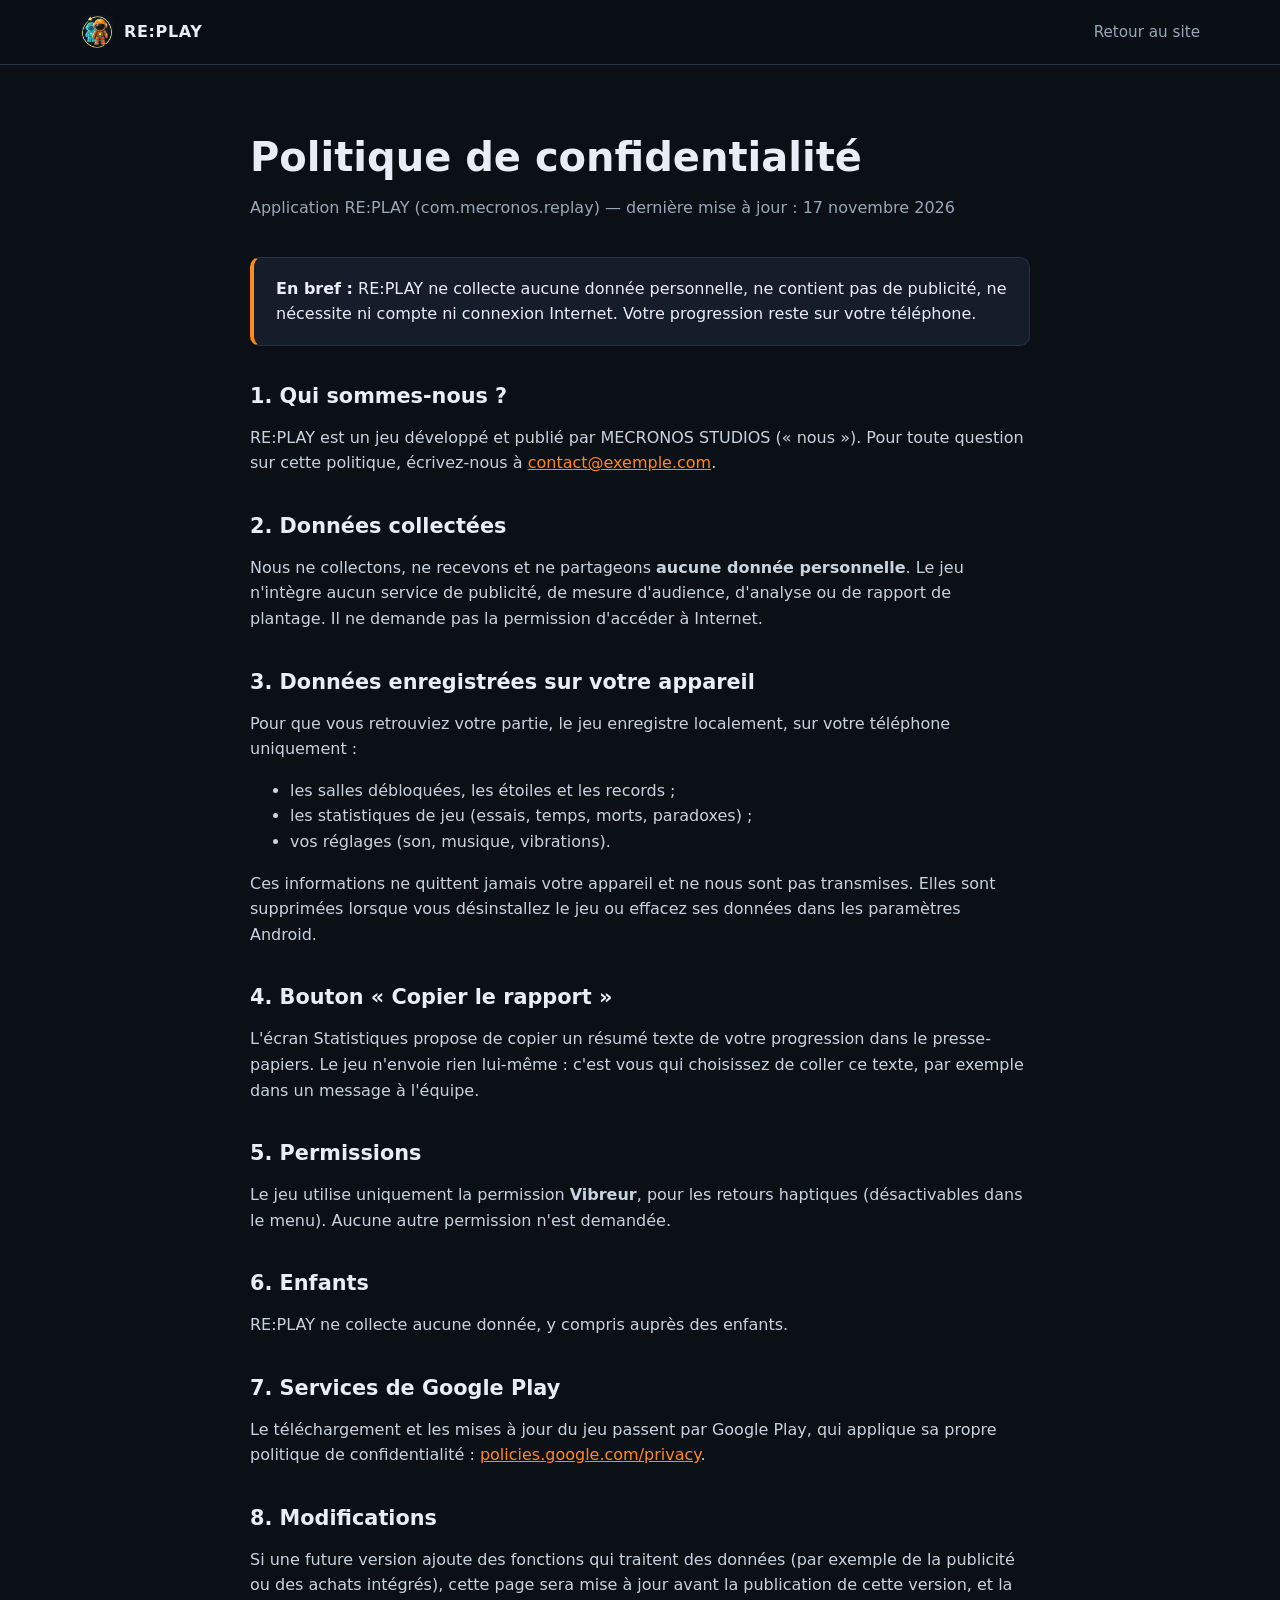
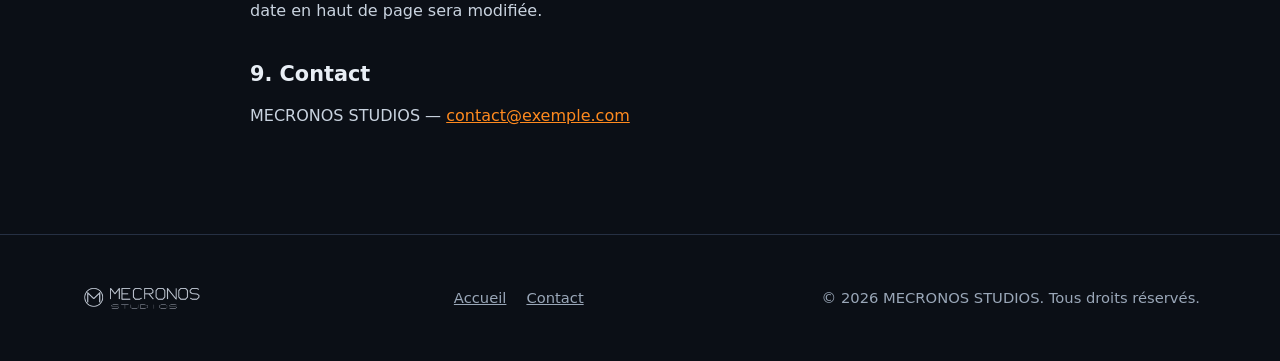
==== politique-confidentialite.html @ e58d3600 "Add files via upload" ====
<!DOCTYPE html>
<html lang="fr">
<head>
	<meta charset="utf-8">
	<meta name="viewport" content="width=device-width, initial-scale=1">
	<title>Politique de confidentialité — RE:PLAY | MECRONOS STUDIOS</title>
	<meta name="description" content="Politique de confidentialité du jeu RE:PLAY de MECRONOS STUDIOS.">
	<meta name="theme-color" content="#0b0f16">
	<link rel="icon" type="image/png" href="images/favicon.png">
	<link rel="stylesheet" href="style.css">
</head>
<body>

<header class="topbar">
	<div class="container">
		<a class="brand" href="index.html"><img src="images/icone.png" alt="">RE:PLAY</a>
		<nav class="nav" aria-label="Navigation">
			<a href="index.html">Retour au site</a>
		</nav>
	</div>
</header>

<main class="legal">
	<div class="container">
		<h1>Politique de confidentialité</h1>
		<p class="updated">Application RE:PLAY (com.mecronos.replay) — dernière mise à jour : 17 novembre 2026</p>

		<div class="summary">
			<strong>En bref :</strong> RE:PLAY ne collecte aucune donnée personnelle, ne contient pas de publicité,
			ne nécessite ni compte ni connexion Internet. Votre progression reste sur votre téléphone.
		</div>

		<h2>1. Qui sommes-nous ?</h2>
		<p>RE:PLAY est un jeu développé et publié par MECRONOS STUDIOS (« nous »).
			Pour toute question sur cette politique, écrivez-nous à
			<a href="mailto:contact@exemple.com">contact@exemple.com</a>.</p>

		<h2>2. Données collectées</h2>
		<p>Nous ne collectons, ne recevons et ne partageons <strong>aucune donnée personnelle</strong>.
			Le jeu n'intègre aucun service de publicité, de mesure d'audience, d'analyse ou de rapport de plantage.
			Il ne demande pas la permission d'accéder à Internet.</p>

		<h2>3. Données enregistrées sur votre appareil</h2>
		<p>Pour que vous retrouviez votre partie, le jeu enregistre localement, sur votre téléphone uniquement :</p>
		<ul>
			<li>les salles débloquées, les étoiles et les records ;</li>
			<li>les statistiques de jeu (essais, temps, morts, paradoxes) ;</li>
			<li>vos réglages (son, musique, vibrations).</li>
		</ul>
		<p>Ces informations ne quittent jamais votre appareil et ne nous sont pas transmises.
			Elles sont supprimées lorsque vous désinstallez le jeu ou effacez ses données dans les paramètres Android.</p>

		<h2>4. Bouton « Copier le rapport »</h2>
		<p>L'écran Statistiques propose de copier un résumé texte de votre progression dans le presse-papiers.
			Le jeu n'envoie rien lui-même : c'est vous qui choisissez de coller ce texte, par exemple dans un message à l'équipe.</p>

		<h2>5. Permissions</h2>
		<p>Le jeu utilise uniquement la permission <strong>Vibreur</strong>, pour les retours haptiques
			(désactivables dans le menu). Aucune autre permission n'est demandée.</p>

		<h2>6. Enfants</h2>
		<p>RE:PLAY ne collecte aucune donnée, y compris auprès des enfants.</p>

		<h2>7. Services de Google Play</h2>
		<p>Le téléchargement et les mises à jour du jeu passent par Google Play, qui applique sa propre politique de confidentialité :
			<a href="https://policies.google.com/privacy" rel="noopener">policies.google.com/privacy</a>.</p>

		<h2>8. Modifications</h2>
		<p>Si une future version ajoute des fonctions qui traitent des données (par exemple de la publicité ou des achats intégrés),
			cette page sera mise à jour avant la publication de cette version, et la date en haut de page sera modifiée.</p>

		<h2>9. Contact</h2>
		<p>MECRONOS STUDIOS — <a href="mailto:contact@exemple.com">contact@exemple.com</a></p>
	</div>
</main>

<footer>
	<div class="container">
		<img src="images/logo-mecronos.png" alt="MECRONOS STUDIOS">
		<nav aria-label="Liens">
			<a href="index.html">Accueil</a>
			<a href="mailto:contact@exemple.com">Contact</a>
		</nav>
		<p style="margin:0">© 2026 MECRONOS STUDIOS. Tous droits réservés.</p>
	</div>
</footer>
</body>
</html>
---- style.css ----
/* RE:PLAY — site officiel. Palette du jeu : orange = le joueur, cyan = les doubles, rouge = danger, jaune pâle = interactif. */
:root {
	--bg: #0b0f16;
	--bg-2: #111722;
	--panel: #161d2a;
	--line: #263043;
	--text: #e8eef5;
	--muted: #9aa7b8;
	--orange: #ff8a1f;
	--orange-dark: #c9600a;
	--cyan: #4fd8f0;
	--red: #ff4a4a;
	--yellow: #ffe7a0;
	--radius: 14px;
	--max: 1120px;
}

* { box-sizing: border-box; }
html { scroll-behavior: smooth; }
body {
	margin: 0;
	background: var(--bg);
	color: var(--text);
	font-family: "Inter", "Segoe UI", system-ui, -apple-system, Roboto, sans-serif;
	line-height: 1.6;
	-webkit-font-smoothing: antialiased;
}
img { max-width: 100%; display: block; }
a { color: var(--orange); }
a:hover { color: #ffb066; }

.container { width: min(var(--max), 100% - 40px); margin-inline: auto; }

/* --- En-tête --- */
.topbar {
	position: sticky; top: 0; z-index: 20;
	background: rgba(11, 15, 22, 0.86);
	backdrop-filter: blur(10px);
	border-bottom: 1px solid var(--line);
}
.topbar .container { display: flex; align-items: center; justify-content: space-between; height: 64px; gap: 16px; }
.brand { display: flex; align-items: center; gap: 10px; text-decoration: none; color: var(--text); font-weight: 700; letter-spacing: 0.04em; }
.brand img { width: 34px; height: 34px; border-radius: 8px; }
.nav { display: flex; gap: 22px; }
.nav a { color: var(--muted); text-decoration: none; font-size: 0.95rem; }
.nav a:hover { color: var(--text); }

/* --- Boutons --- */
.btn {
	display: inline-flex; align-items: center; gap: 10px;
	padding: 14px 24px; border-radius: 12px;
	font-weight: 700; text-decoration: none; letter-spacing: 0.02em;
	transition: transform .15s ease, box-shadow .15s ease, background .15s ease;
}
.btn:hover { transform: translateY(-2px); }
.btn-primary { background: var(--orange); color: #1a0d00; box-shadow: 0 8px 30px rgba(255, 138, 31, 0.35); }
.btn-primary:hover { background: #ff9d45; color: #1a0d00; }
.btn-ghost { border: 1px solid var(--line); color: var(--text); background: rgba(255, 255, 255, 0.03); }
.btn-ghost:hover { border-color: var(--muted); color: var(--text); }
.btn svg { width: 22px; height: 22px; }

/* --- Héros --- */
.hero {
	position: relative; min-height: 88vh; display: flex; align-items: center;
	background: url("images/key-art.jpg") center right / cover no-repeat;
	overflow: hidden;
}
.hero::before {
	content: ""; position: absolute; inset: 0;
	background: linear-gradient(90deg, var(--bg) 0%, rgba(11, 15, 22, 0.94) 36%, rgba(11, 15, 22, 0.4) 66%, rgba(11, 15, 22, 0.1) 100%),
		linear-gradient(0deg, var(--bg) 0%, rgba(11, 15, 22, 0) 30%);
}
.hero .container { position: relative; }
.hero-content { max-width: 540px; padding: 80px 0; }
.hero-logo { width: min(480px, 90%); margin-bottom: 18px; }
.tagline { font-size: clamp(1.3rem, 2.6vw, 1.75rem); font-weight: 600; margin: 0 0 14px; }
.hero p.lead { color: var(--muted); font-size: 1.08rem; margin: 0 0 30px; }
.hero-actions { display: flex; flex-wrap: wrap; gap: 14px; }
.badge-soon {
	display: inline-block; margin-bottom: 18px; padding: 6px 12px; border-radius: 999px;
	font-size: 0.8rem; font-weight: 700; letter-spacing: 0.08em; text-transform: uppercase;
	color: var(--yellow); border: 1px solid rgba(255, 231, 160, 0.4); background: rgba(255, 231, 160, 0.06);
}

/* --- Sections --- */
section { padding: 90px 0; }
.section-alt { background: var(--bg-2); border-block: 1px solid var(--line); }
.eyebrow { color: var(--orange); font-weight: 700; letter-spacing: 0.14em; text-transform: uppercase; font-size: 0.8rem; margin: 0 0 8px; }
h2 { font-size: clamp(1.7rem, 3.4vw, 2.4rem); line-height: 1.2; margin: 0 0 16px; }
.section-intro { color: var(--muted); max-width: 680px; margin: 0 0 44px; font-size: 1.05rem; }

/* --- Principe : 3 étapes --- */
.steps { display: grid; grid-template-columns: repeat(3, 1fr); gap: 22px; }
.step {
	background: var(--panel); border: 1px solid var(--line); border-radius: var(--radius);
	padding: 28px 24px; position: relative;
}
.step-num {
	width: 42px; height: 42px; border-radius: 50%; display: grid; place-items: center;
	font-weight: 800; margin-bottom: 16px;
}
.step:nth-child(1) .step-num { background: rgba(255, 138, 31, 0.15); color: var(--orange); border: 1px solid var(--orange); }
.step:nth-child(2) .step-num { background: rgba(79, 216, 240, 0.12); color: var(--cyan); border: 1px solid var(--cyan); }
.step:nth-child(3) .step-num { background: rgba(255, 231, 160, 0.1); color: var(--yellow); border: 1px solid var(--yellow); }
.step h3 { margin: 0 0 8px; font-size: 1.15rem; }
.step p { margin: 0; color: var(--muted); }

.legend { display: flex; flex-wrap: wrap; gap: 12px 26px; margin-top: 34px; color: var(--muted); font-size: 0.95rem; }
.legend span { display: inline-flex; align-items: center; gap: 8px; }
.dot { width: 12px; height: 12px; border-radius: 50%; display: inline-block; }

/* --- Captures --- */
.gallery { display: grid; grid-template-columns: repeat(4, 1fr); gap: 14px; }
.gallery a {
	border-radius: 10px; overflow: hidden; border: 1px solid var(--line); background: #000;
	transition: transform .2s ease, border-color .2s ease;
}
.gallery a:hover { transform: scale(1.02); border-color: var(--orange); }
.gallery a:first-child { grid-column: span 2; grid-row: span 2; }
.gallery img { width: 100%; height: 100%; object-fit: cover; aspect-ratio: 16 / 9; }

.lightbox {
	position: fixed; inset: 0; z-index: 50; display: none;
	background: rgba(5, 8, 12, 0.94); align-items: center; justify-content: center; padding: 24px;
}
.lightbox.open { display: flex; }
.lightbox img { max-height: 86vh; border-radius: 10px; box-shadow: 0 20px 60px rgba(0, 0, 0, 0.6); }
.lightbox button {
	position: absolute; background: rgba(255, 255, 255, 0.08); color: var(--text); border: 1px solid var(--line);
	width: 48px; height: 48px; border-radius: 50%; font-size: 1.4rem; cursor: pointer;
}
.lightbox button:hover { background: rgba(255, 255, 255, 0.16); }
.lb-close { top: 20px; right: 20px; }
.lb-prev { left: 20px; top: 50%; transform: translateY(-50%); }
.lb-next { right: 20px; top: 50%; transform: translateY(-50%); }

/* --- Secteurs --- */
.sectors { display: grid; grid-template-columns: repeat(2, 1fr); gap: 22px; }
.sector { background: var(--panel); border: 1px solid var(--line); border-radius: var(--radius); overflow: hidden; }
.sector img { width: 100%; aspect-ratio: 6 / 1; object-fit: cover; }
.sector-body { padding: 20px 22px 24px; }
.sector-body h3 { margin: 0 0 4px; font-size: 1.12rem; }
.sector-rooms { color: var(--orange); font-size: 0.85rem; font-weight: 700; letter-spacing: 0.06em; }
.sector-body p { margin: 8px 0 0; color: var(--muted); }

/* --- Points forts --- */
.features { display: grid; grid-template-columns: repeat(3, 1fr); gap: 18px; }
.feature { padding: 22px; border-radius: var(--radius); border: 1px solid var(--line); background: rgba(255, 255, 255, 0.02); }
.feature h3 { margin: 0 0 6px; font-size: 1.02rem; }
.feature p { margin: 0; color: var(--muted); font-size: 0.96rem; }
.feature .icon { font-size: 1.5rem; margin-bottom: 10px; color: var(--orange); }

.stats { display: flex; flex-wrap: wrap; gap: 18px; margin-bottom: 44px; }
.stat { flex: 1 1 160px; text-align: center; padding: 20px; border-radius: var(--radius); background: var(--panel); border: 1px solid var(--line); }
.stat strong { display: block; font-size: 2.2rem; color: var(--orange); line-height: 1.1; }
.stat span { color: var(--muted); font-size: 0.92rem; }

/* --- Testeurs --- */
.cta {
	position: relative; border-radius: 20px; overflow: hidden; border: 1px solid var(--line);
	background: url("images/fin.jpg") center / cover no-repeat;
}
.cta::before { content: ""; position: absolute; inset: 0; background: linear-gradient(90deg, rgba(11, 15, 22, 0.96) 0%, rgba(11, 15, 22, 0.75) 55%, rgba(11, 15, 22, 0.25) 100%); }
.cta-inner { position: relative; padding: 56px 48px; max-width: 600px; }
.cta-inner p { color: var(--muted); }

/* --- Pied de page --- */
footer { padding: 46px 0; border-top: 1px solid var(--line); color: var(--muted); font-size: 0.92rem; }
footer .container { display: flex; flex-wrap: wrap; align-items: center; justify-content: space-between; gap: 20px; }
footer img { height: 34px; width: auto; opacity: 0.85; }
footer nav { display: flex; gap: 20px; flex-wrap: wrap; }
footer a { color: var(--muted); }
footer a:hover { color: var(--text); }

/* --- Page légale --- */
.legal { padding: 60px 0 90px; }
.legal .container { max-width: 780px; }
.legal h1 { font-size: clamp(1.8rem, 4vw, 2.5rem); margin: 0 0 6px; }
.legal .updated { color: var(--muted); margin: 0 0 36px; }
.legal h2 { font-size: 1.3rem; margin: 38px 0 10px; }
.legal p, .legal li { color: #c9d3df; }
.legal .summary { background: var(--panel); border: 1px solid var(--line); border-left: 4px solid var(--orange); border-radius: 10px; padding: 18px 22px; }

/* --- Animations --- */
.reveal { opacity: 0; transform: translateY(18px); transition: opacity .6s ease, transform .6s ease; }
.reveal.visible { opacity: 1; transform: none; }
@media (prefers-reduced-motion: reduce) {
	.reveal { opacity: 1; transform: none; transition: none; }
	html { scroll-behavior: auto; }
}

/* --- Mobile --- */
@media (max-width: 900px) {
	.steps, .features { grid-template-columns: 1fr; }
	.sectors { grid-template-columns: 1fr; }
	.gallery { grid-template-columns: repeat(2, 1fr); }
	.nav { display: none; }
	.hero { background-position: 70% center; min-height: 80vh; }
	.hero::before { background: linear-gradient(0deg, var(--bg) 0%, rgba(11, 15, 22, 0.85) 45%, rgba(11, 15, 22, 0.5) 100%); }
	.cta-inner { padding: 40px 24px; }
	.cta::before { background: linear-gradient(0deg, rgba(11, 15, 22, 0.97) 0%, rgba(11, 15, 22, 0.88) 70%, rgba(11, 15, 22, 0.6) 100%); }
}
@media (max-width: 520px) {
	section { padding: 64px 0; }
	.btn { width: 100%; justify-content: center; }
}
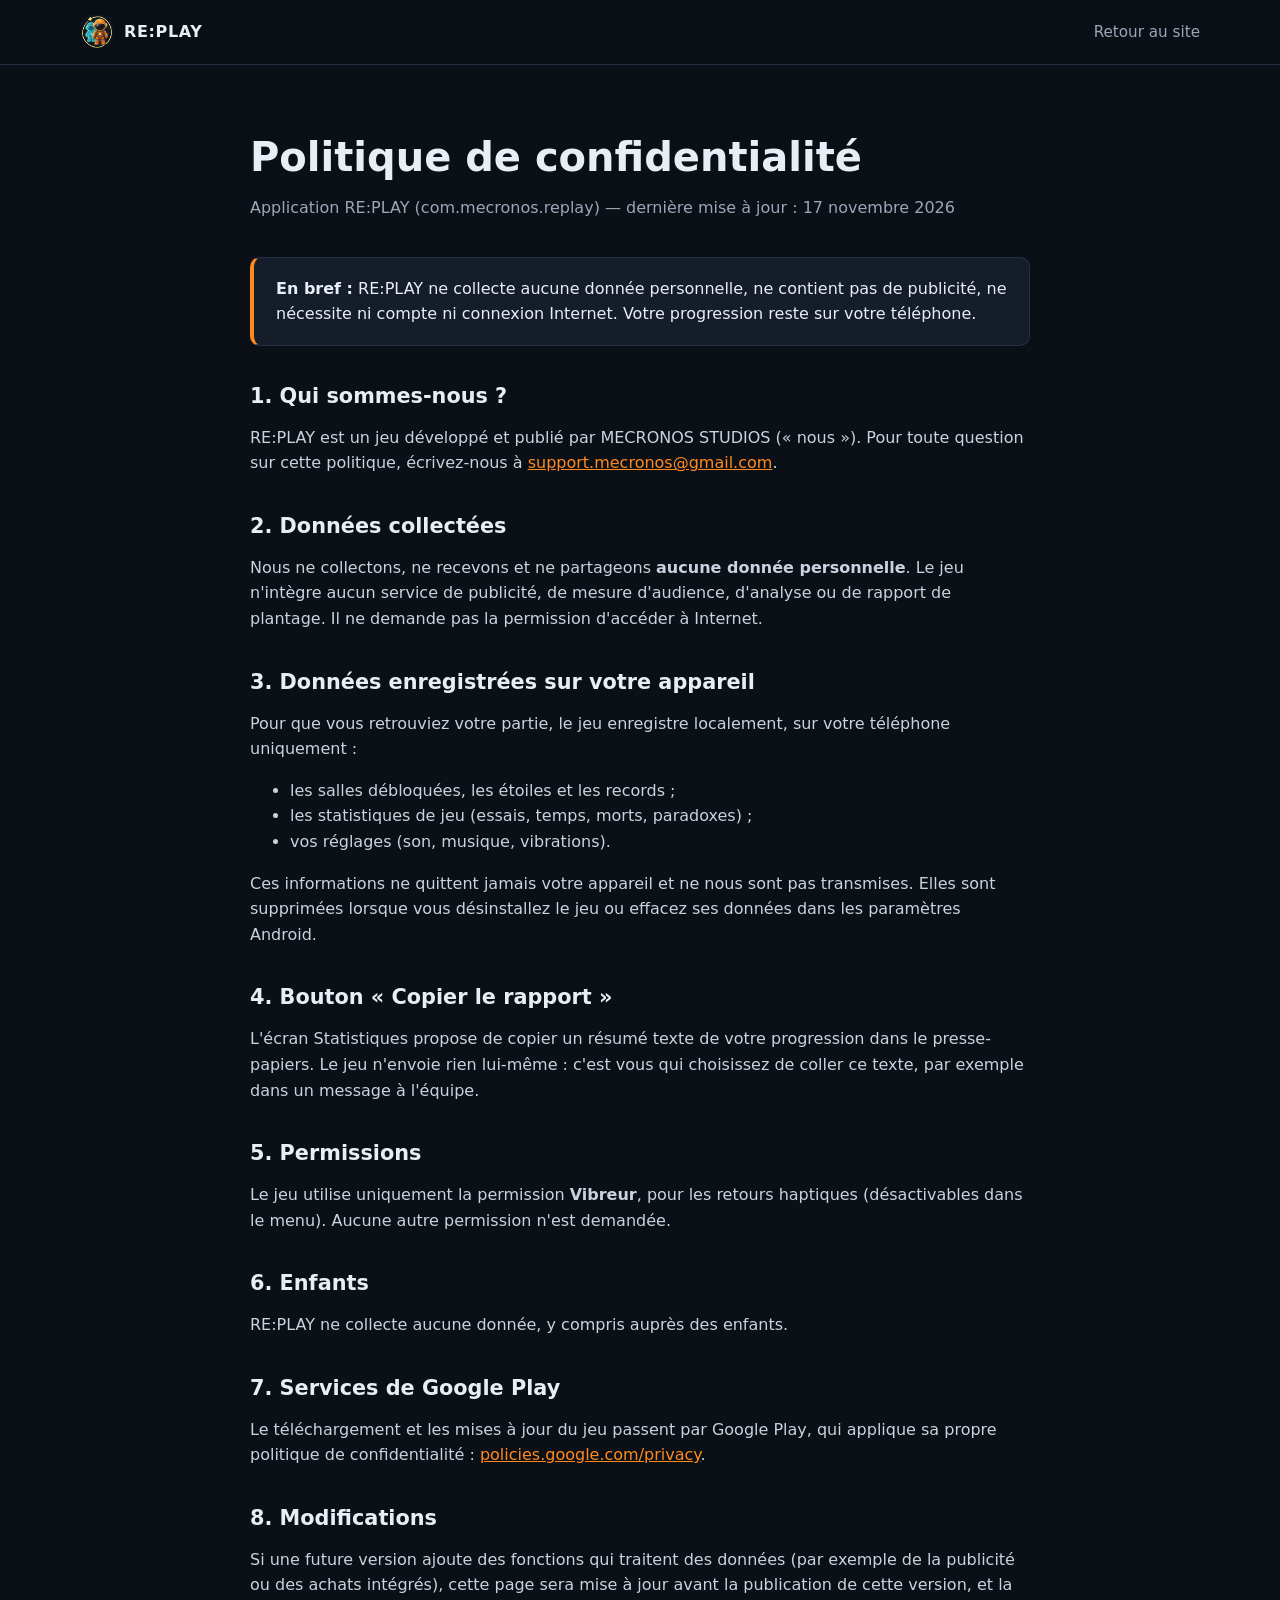
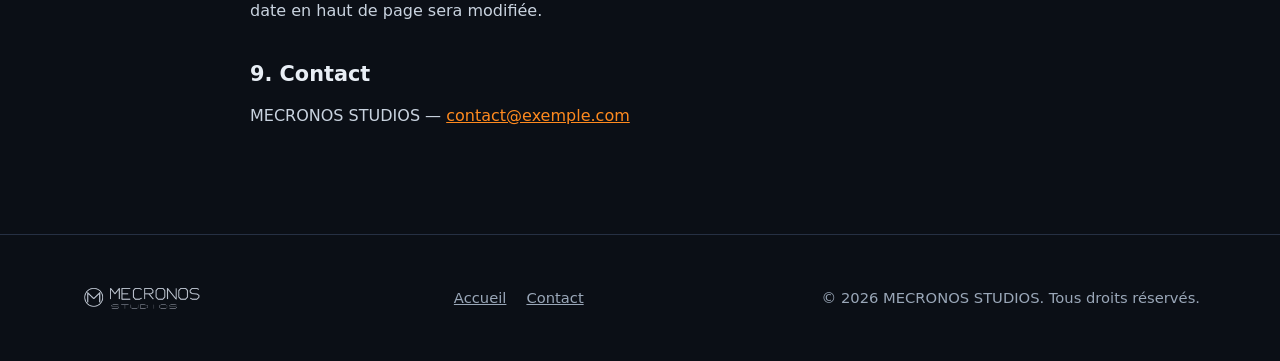
==== commit f3518a01: "Update politique-confidentialite.html" ====
--- a/politique-confidentialite.html
+++ b/politique-confidentialite.html
@@ -33,7 +33,7 @@
 		<h2>1. Qui sommes-nous ?</h2>
 		<p>RE:PLAY est un jeu développé et publié par MECRONOS STUDIOS (« nous »).
 			Pour toute question sur cette politique, écrivez-nous à
-			<a href="mailto:contact@exemple.com">contact@exemple.com</a>.</p>
+			<a href="support.mecronos@gmail.com">support.mecronos@gmail.com</a>.</p>
 
 		<h2>2. Données collectées</h2>
 		<p>Nous ne collectons, ne recevons et ne partageons <strong>aucune donnée personnelle</strong>.
@@ -70,7 +70,7 @@
 			cette page sera mise à jour avant la publication de cette version, et la date en haut de page sera modifiée.</p>
 
 		<h2>9. Contact</h2>
-		<p>MECRONOS STUDIOS — <a href="mailto:contact@exemple.com">contact@exemple.com</a></p>
+		<p>MECRONOS STUDIOS — <a href="support.mecronos@gmail.com">contact@exemple.com</a></p>
 	</div>
 </main>
 
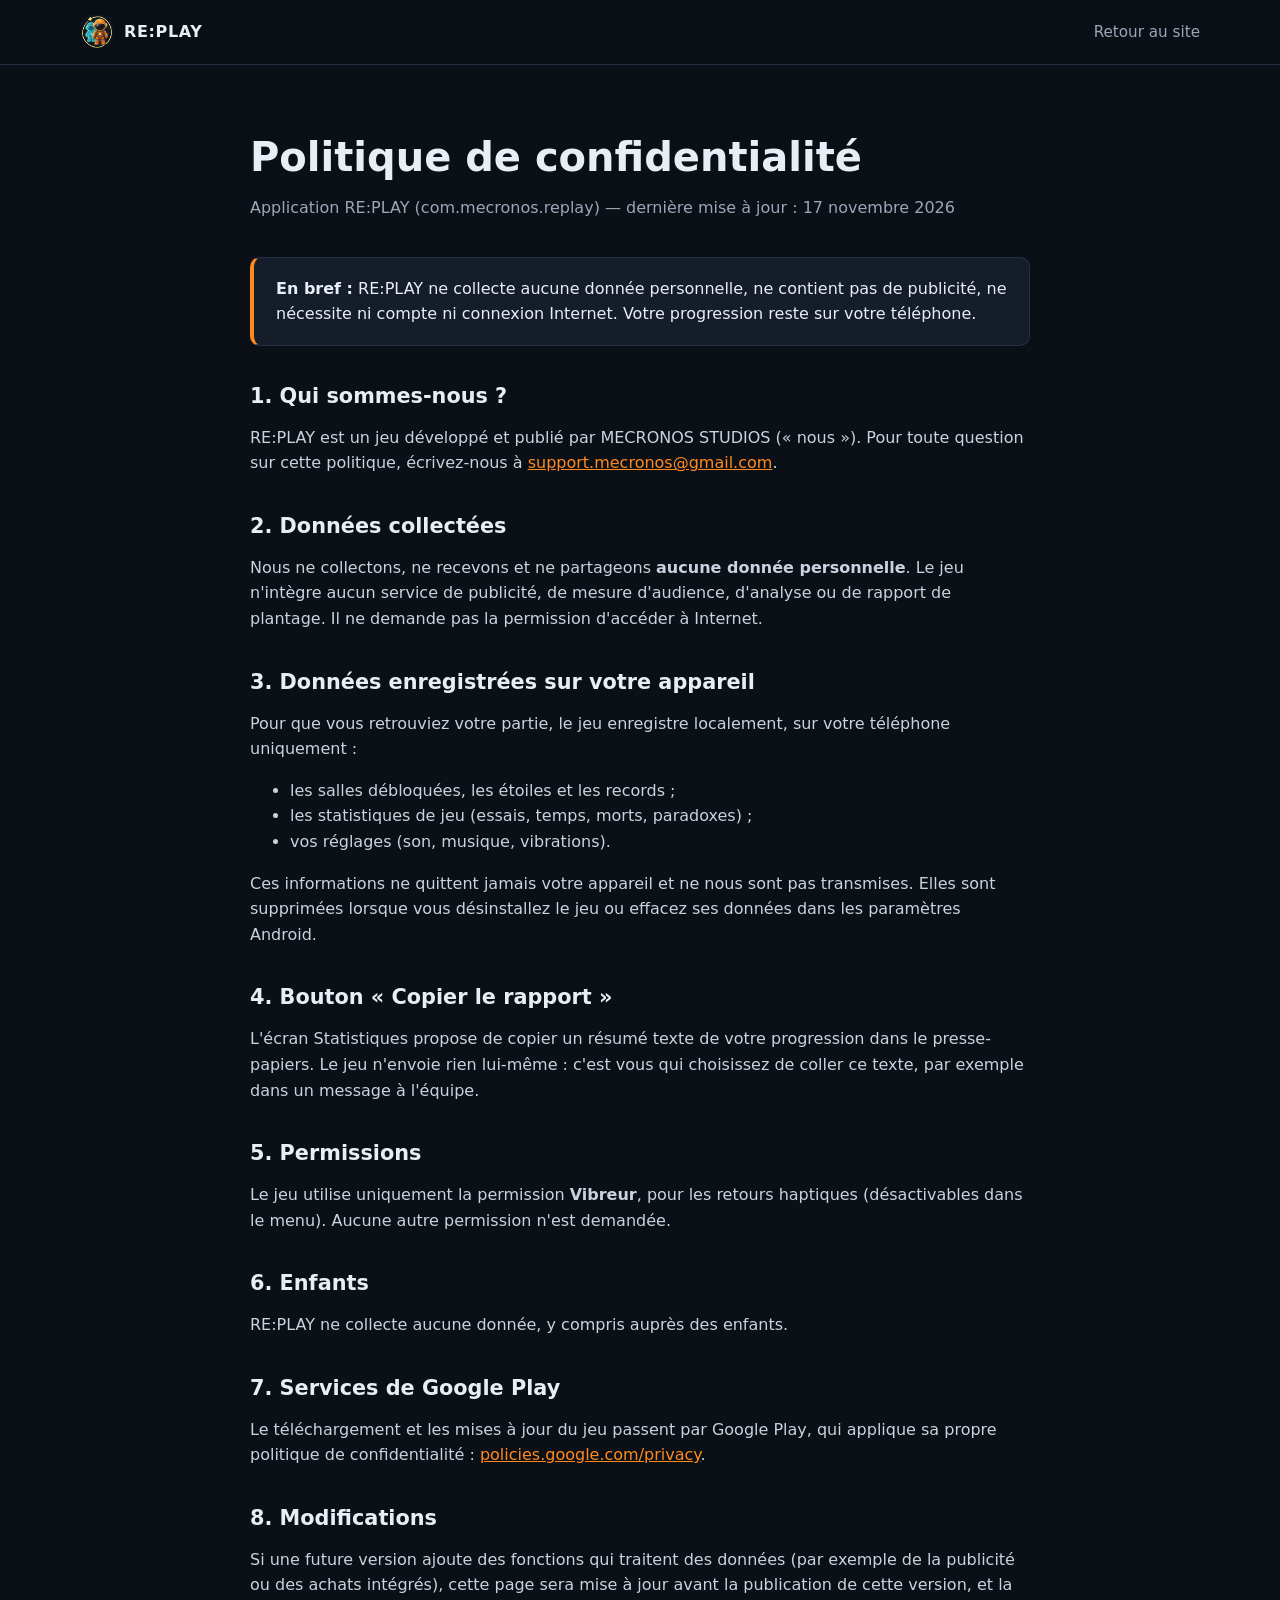
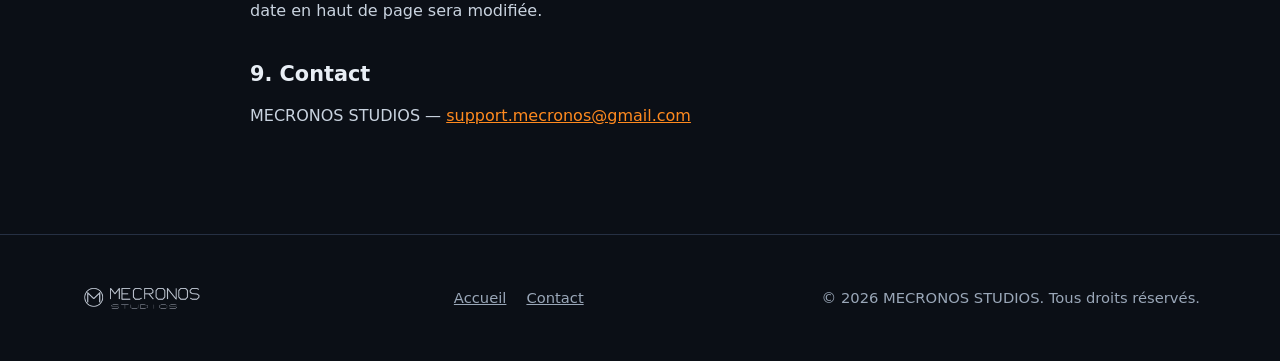
==== commit 00d7029c: "Update contact email in privacy policy page" ====
--- a/politique-confidentialite.html
+++ b/politique-confidentialite.html
@@ -70,7 +70,7 @@
 			cette page sera mise à jour avant la publication de cette version, et la date en haut de page sera modifiée.</p>
 
 		<h2>9. Contact</h2>
-		<p>MECRONOS STUDIOS — <a href="support.mecronos@gmail.com">contact@exemple.com</a></p>
+		<p>MECRONOS STUDIOS — <a href="support.mecronos@gmail.com">support.mecronos@gmail.com</a></p>
 	</div>
 </main>
 
@@ -79,7 +79,7 @@
 		<img src="images/logo-mecronos.png" alt="MECRONOS STUDIOS">
 		<nav aria-label="Liens">
 			<a href="index.html">Accueil</a>
-			<a href="mailto:contact@exemple.com">Contact</a>
+			<a href="support.mecronos@gmail.com">Contact</a>
 		</nav>
 		<p style="margin:0">© 2026 MECRONOS STUDIOS. Tous droits réservés.</p>
 	</div>
